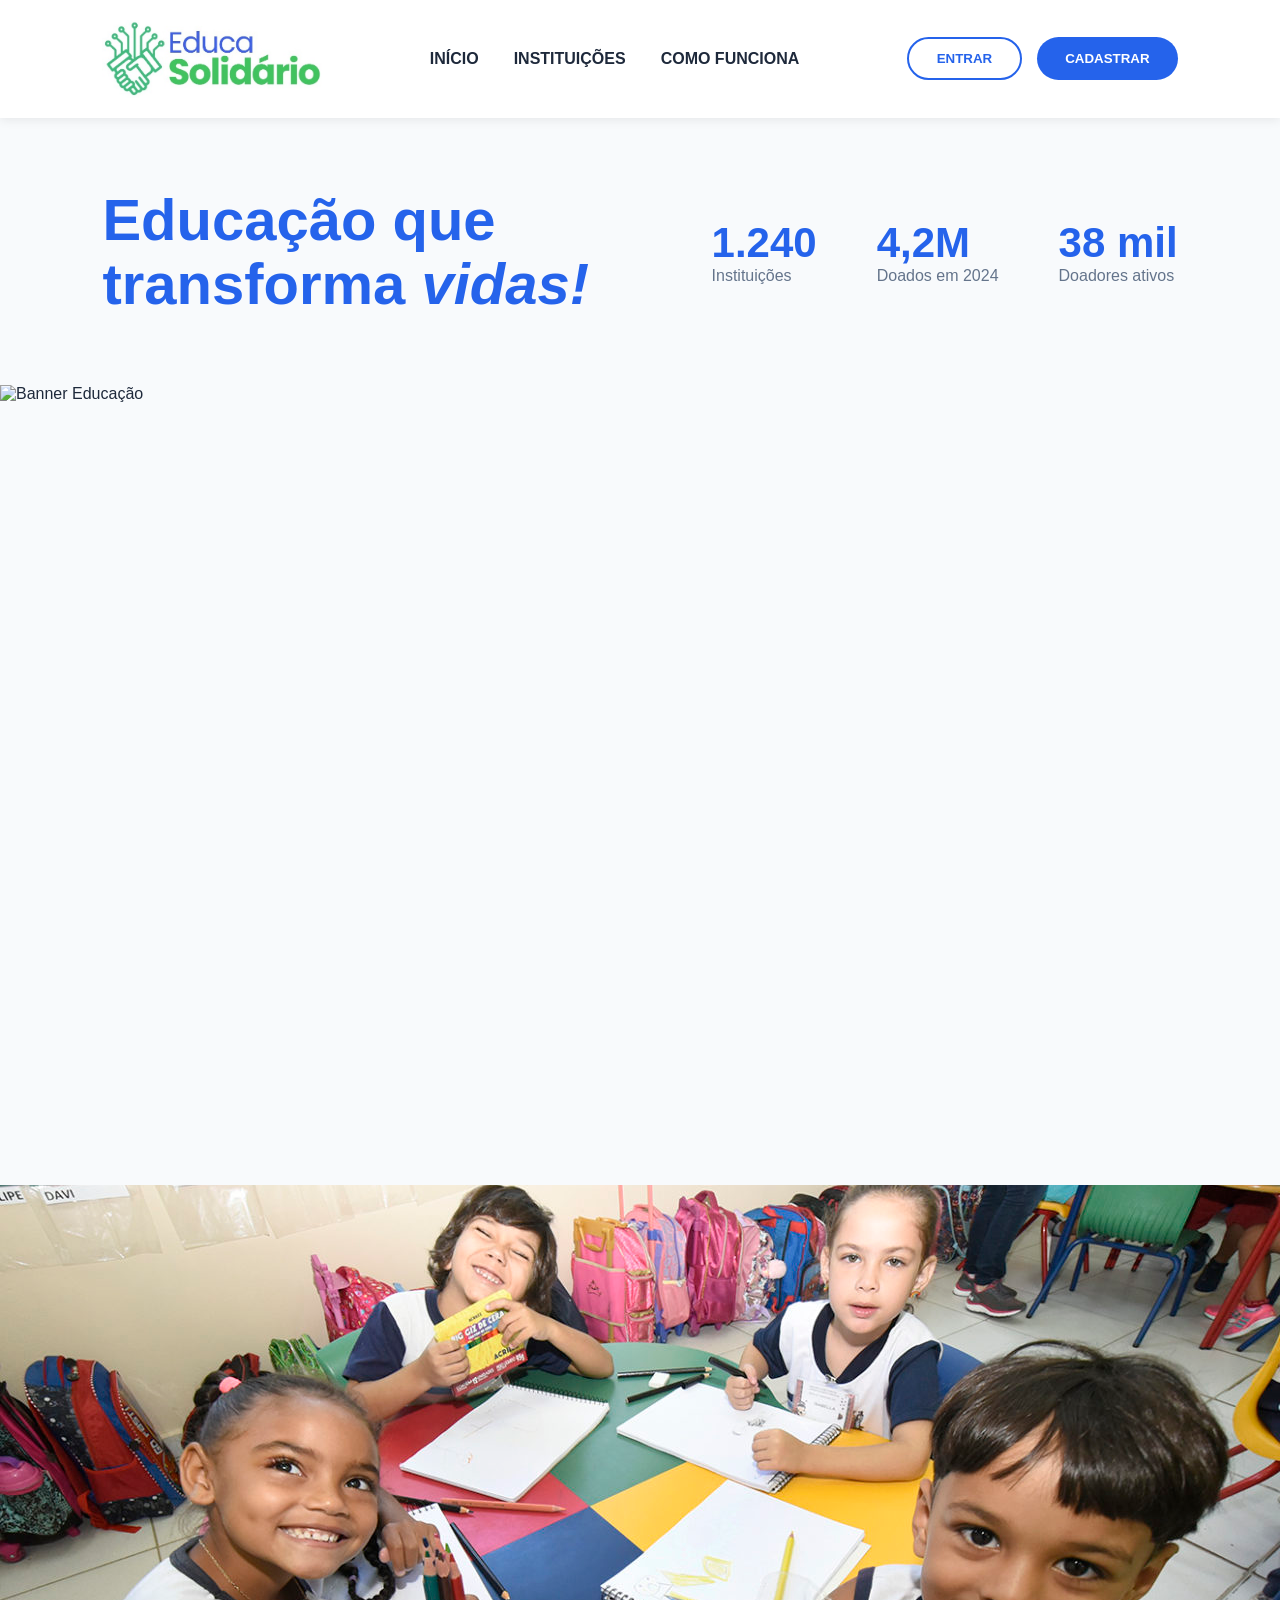
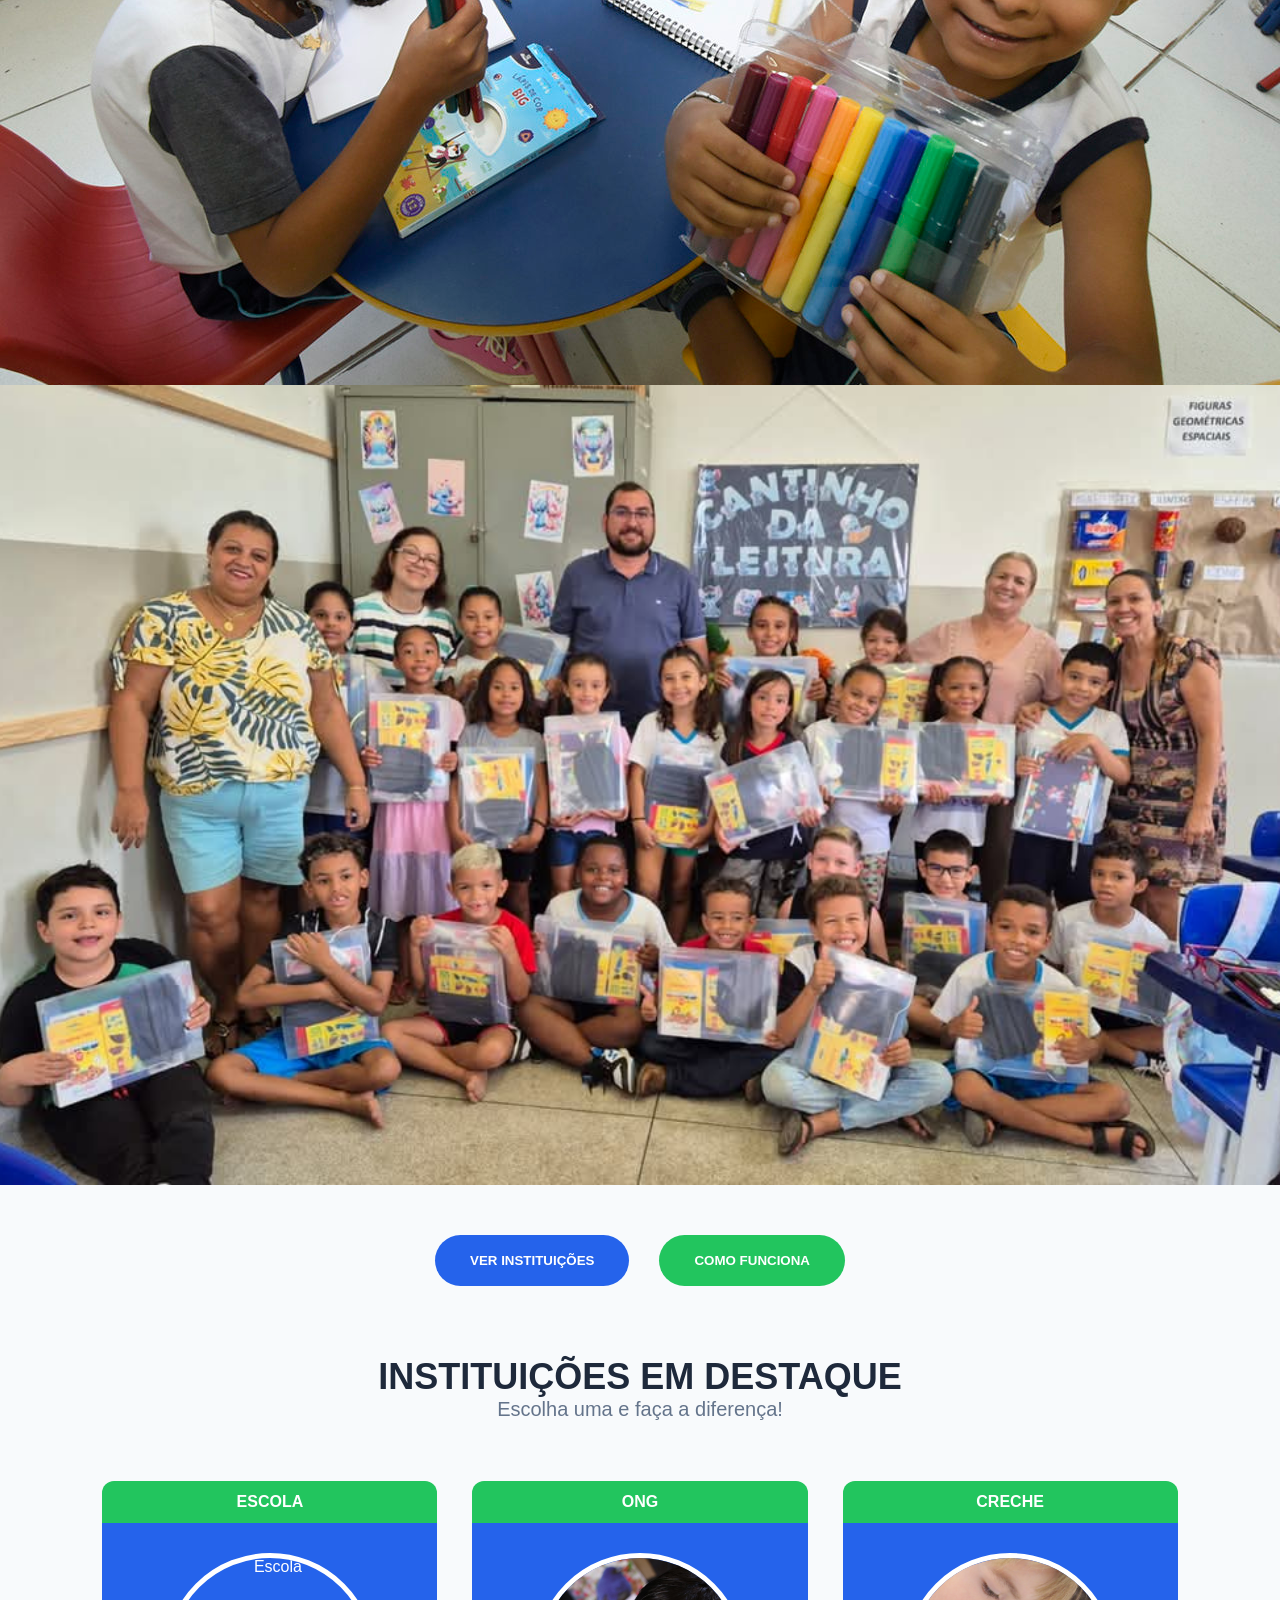
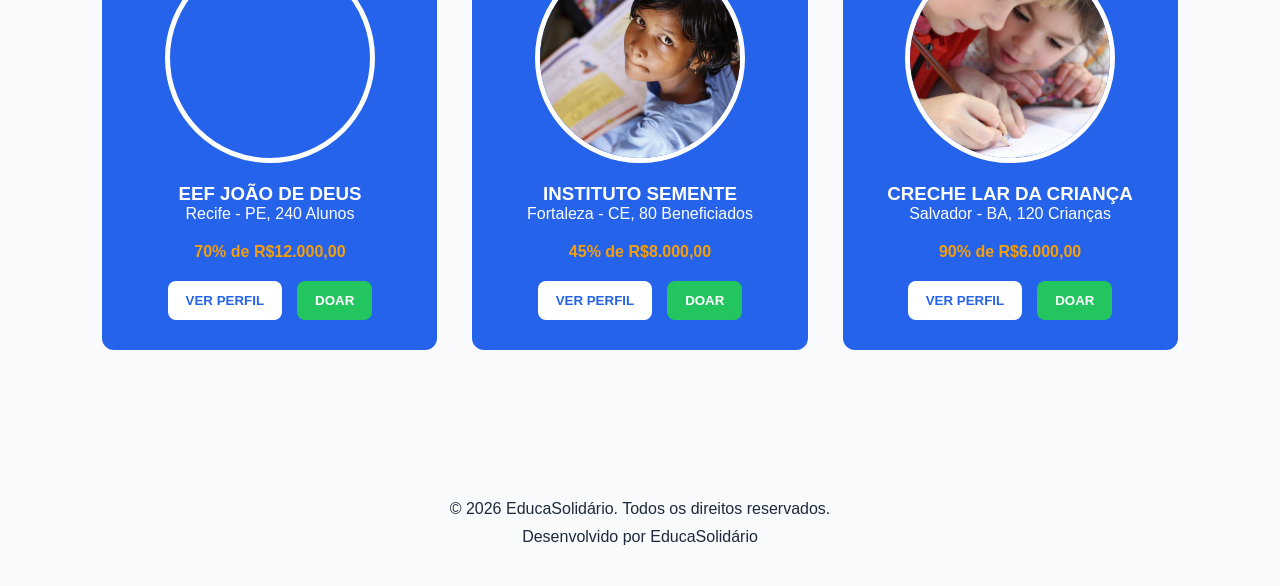
==== index.html @ 7078bc04 "Adicionar múltiplas imagens para slides na seção de banner" ====
<!DOCTYPE html>
<html lang="pt-BR">
<head>
    <meta charset="UTF-8">
    <meta name="viewport" content="width=device-width, initial-scale=1.0">
    <title>EducaSolidário - Educação que Transforma Vidas</title>
    <link rel="stylesheet" href="css/style.css">
</head>

<body>
<!-- CABEÇALHO -->
<header>
    <div class="menu">
        <div class="logo">
            <img src="img/logoEducaSolidario.jpg" alt="Logo EducaSolidário">
        </div>

        <!-- MENU DE NAVEGAÇÃO -->
        <nav>
            <ul>
                <li><a href="#">INÍCIO</a></li>
                <li><a href="#">INSTITUIÇÕES</a></li>
                <li><a href="#">COMO FUNCIONA</a></li>
            </ul>
        </nav>

        <div class="botoes-menu">
            <button class="btn-entrar">ENTRAR</button>
            <button class="btn-cadastrar">CADASTRAR</button>
        </div>
    </div>
</header>

<!-- CONTEÚDO PRINCIPAL -->
<main>

    <!-- SEÇÃO PRINCIPAL -->
    <section class="hero">
        <div class="titulo">
            <h1>
                Educação que<br>
                transforma <span>vidas!</span>
            </h1>
        </div>

        <div class="estatisticas">
            <div>
                <h2>1.240</h2>
                <p>Instituições</p>
            </div>

            <div>
                <h2>4,2M</h2>
                <p>Doados em 2024</p>
            </div>

            <div>
                <h2>38 mil</h2>
                <p>Doadores ativos</p>
            </div>
        </div>
    </section>

    <!-- BANNER -->      <!-- Inclusão de mais imagens para transformar o banner em slides -->      
    <section class="banner">
        <img src="img/banner.jpg" alt="Banner Educação" class="slide">
        <img src="img/banner-2.jpg" alt="Banner Educação 2" class="slide">
        <img src="img/banner-3.jpg" alt="Banner Educação 3" class="slide">
    </section>

    <!-- ÁREA DE AÇÕES -->
    <section class="acoes">
        <button class="btn-azul">VER INSTITUIÇÕES</button>
        <button class="btn-verde">COMO FUNCIONA</button>
    </section>

    <!-- INSTITUIÇÕES -->
    <section class="titulo-instituicoes">
        <h2>INSTITUIÇÕES EM DESTAQUE</h2>
        <p>Escolha uma e faça a diferença!</p>
    </section>

    <section class="cards">

        <!-- CARD 1 -->
        <article class="card">
            <div class="categoria">ESCOLA</div>

            <div class="conteudo-card">
                <img src="img/escola.jpg" alt="Escola">
                <h3>EEF JOÃO DE DEUS</h3>
                <p>Recife - PE, 240 Alunos</p>
                <h4>70% de R$12.000,00</h4>

                <div class="botoes-card">
                    <button>VER PERFIL</button>
                    <button>DOAR</button>
                </div>
            </div>
        </article>

        <!-- CARD 2 -->
        <article class="card">
            <div class="categoria">ONG</div>

            <div class="conteudo-card">
                <img src="img/instituto.jpg" alt="Instituto">
                <h3>INSTITUTO SEMENTE</h3>
                <p>Fortaleza - CE, 80 Beneficiados</p>
                <h4>45% de R$8.000,00</h4>

                <div class="botoes-card">
                    <button>VER PERFIL</button>
                    <button>DOAR</button>
                </div>
            </div>
        </article>

        <!-- CARD 3 -->
        <article class="card">
            <div class="categoria">CRECHE</div>

            <div class="conteudo-card">
                <img src="img/creche.jpg" alt="Creche">
                <h3>CRECHE LAR DA CRIANÇA</h3>
                <p>Salvador - BA, 120 Crianças</p>
                <h4>90% de R$6.000,00</h4>

                <div class="botoes-card">
                    <button>VER PERFIL</button>
                    <button>DOAR</button>
                </div>
            </div>
        </article>

    </section>

</main>

<!-- RODAPÉ -->
<footer>
    <div class="rodape">
        <p>© 2026 EducaSolidário. Todos os direitos reservados.</p>
        <p>Desenvolvido por EducaSolidário</p>
    </div>
</footer>

<script src="js/script.js"></script>
</body>
</html>
---- css/style.css ----
*{
    margin:0;
    padding:0;
    box-sizing:border-box;
}

body{
    background:#F8FAFC;
    color:#1E293B;
    font-family:'Inter', sans-serif;
}
/* Responsividade para que toda imagem seja encolhida
junta com o conteúdo */
img{
    max-width:100%;
    height: auto;
    display:block;
}

.titulo h1{
    font-family:'Poppins', sans-serif;
    font-size:80px;
    font-weight:800;
    line-height:1.05;
    color:#2563EB;
}

.titulo h1 span{
    font-style:italic;
}

h1,h2,h3,h4{
    font-family:'Poppins', sans-serif;
}

p,a,li,button{
    font-family:'Inter', sans-serif;
}

/* MENU */
header{
    background:white;
    padding:20px 8%;
    box-shadow:0 2px 10px rgba(0,0,0,.08);
}

.menu{
    display:flex;
    align-items:center;
    justify-content:space-between;
}

/* Responsividade no logo, colocando unidade flexível em vez 
de largura fixa */
.logo img{
    width:clamp(140px, 18vw, 220px);
}

nav ul{
    display:flex;
    gap:35px;
    list-style:none;
}

nav a{
    text-decoration:none;
    color:#1E293B;
    font-weight:600;
}

.botoes-menu{
    display:flex;
    gap:15px;
}

.btn-entrar,
.btn-cadastrar{
    padding:12px 28px;
    border-radius:30px;
    border:none;
    cursor:pointer;
    font-weight:bold;
}

.btn-entrar{
    background:white;
    border:2px solid #2563EB;
    color:#2563EB;
}

.btn-cadastrar{
    background:#2563EB;
    color:white;
}

/* HERO */
.hero{
    display:flex;
    justify-content:space-between;
    align-items:center;
    padding:70px 8%;
}

.titulo h1{
    font-size:58px;
    line-height:1.1;
}

.estatisticas{
    display:flex;
    gap:60px;
}

.estatisticas h2{
    color:#2563EB;
    font-size:42px;
}

.estatisticas p{
    color:#64748B;
}

/* BANNER */
.banner img{
    width:100%;
    height:800px;
    object-fit:cover;
}

/* AÇÕES */
.acoes{
    display:flex;
    justify-content:center;
    gap:30px;
    padding:50px;
}

.btn-azul,
.btn-verde{
    padding:18px 35px;
    border-radius:35px;
    border:none;
    cursor:pointer;
    font-weight:bold;
}

.btn-azul{
    background:#2563EB;
    color:white;
}

.btn-verde{
    background:#22C55E;
    color:white;
}

/* TITULO */
.titulo-instituicoes{
    text-align:center;
    margin-top:20px;
}

/* Responsividade: Coloquei um clamp no lugar do font-size fixo,
para o titulo encolher em telas menores */
.titulo-instituicoes h2{
    font-size:clamp(28px, 4vw, 36px);
}

.titulo-instituicoes p{
    font-size:20px;
    color:#64748B;
}

/* CARDS */
/* Responsividade para que os cards quebrem linha em telas menores */
.cards{
    display:flex;
    justify-content:center;
    gap:35px;
    flex-wrap:wrap;
    padding:60px 8%;
}

/* Responsividade para que os cards encolham em telas menores
antes de quebrar linha */
.card{
    flex:1 1 320px;
    width:340px;
}

.categoria{
    background:#22C55E;
    color:white;
    text-align:center;
    padding:12px;
    border-radius:12px 12px 0 0;
    font-weight:bold;
}

.conteudo-card{
    background:#2563EB;
    color:white;
    padding:30px;
    text-align:center;
    border-radius:0 0 12px 12px;
}

.conteudo-card img{
    width:210px;
    height:210px;
    border-radius:50%;
    object-fit:cover;
    border:5px solid white;
    margin: 0 auto 20px; /* Centraliza a imagem no card */
}

.conteudo-card h4{
    color:#F59E0B;
    margin:20px 0;
}

.botoes-card{
    display:flex;
    justify-content:center;
    gap:15px;
}

.botoes-card button{
    padding:12px 18px;
    border:none;
    border-radius:8px;
    cursor:pointer;
    font-weight:bold;
}

.botoes-card button:first-child{
    background:white;
    color:#2563EB;
}

.botoes-card button:last-child{
    background:#22C55E;
    color:white;
}

/* RESPONSIVO */
/* Ajuste fazendo bloco de medias queries, para 
Desktop Grande, Notebook e Celular*/

/*Para Desktop Grande, acima de 1400px */

@media(min-width: 1400px){
    .hero,
    .cards,
    header{
        max-width:1400px;
        margin: auto;
    }
}

/* Para Notebook, entre 768px e 1400px */
@media (max-width: 1024px) {
    .logo img{
        width: 180px;
    }
    .titulo h1{
        font-size: 48px;
    }
    .hero{
        gap: 40px;
    }
    .banner img{
        height: 500px;
    }
}

/* Para Tablets abaixo de 768px */
@media (max-width: 768px) {
    header{
        padding: 20px;
    }
    .menu{
        flex-direction: column;
        gap: 20px;
    }
    nav ul{
        flex-wrap: wrap;
        justify-content: center;
        gap: 20px;
    }  
    
    .botoes-menu{
        width: 100%;
        justify-content: center;
        flex-wrap: wrap;
    }
    
    .hero {
        flex-direction: column;
        text-align: center;
        gap: 40px;        
        padding: 50px 20%;
    }
    .titulo h1{
        font-size:clamp(32px, 5vw, 58px);
    }
    .estatisticas {
        width: 100%;
        justify-content: center;
        gap:40px;
        flex-wrap:wrap;
    }
    .estatisticas{
        width:100%;
        justify-content:center;
        gap:40px;
        flex-wrap:wrap;
    }
 
    .banner img{
        height:400px;
    }
 
    .acoes{
        flex-direction:column;
        align-items:center;
        padding:40px 20px;
    }
 
    .acoes button{
        width:100%;
        max-width:350px;
    }
 
    .cards{
        flex-direction:column;
        align-items:center;
        padding:40px 20px;
    }
 
    .card{
        width:100%;
        max-width:360px;
    }
}

/* Para Celulares abaixo de 480px */
@media (max-width: 480px) {
    .titulo h1{
        font-size:32px;
    }
    .titulo-instituicoes h2{
        font-size:28px;
    }
    .titulo-instituicoes p{
        font-size:16px;
    }
    .logo img{
        width: 150px;
    }
    nav ul{
        flex-direction:column;
        gap:15px;
        align-items:center;
    }

    .btn-entrar,
    .btn-cadastrar,
    .btn-azul,
    .btn-verde{
        width:100%;
    }
    .estatisticas{
        flex-direction:column;
        gap:25px;
    }
    .estatisticas h2{
        font-size:32px;
    }
 
    .banner img{
        height:250px;
    }
 
    .conteudo-card{
        padding:20px;
    }
 
    .conteudo-card img{
        width:160px;
        height:160px;
    }
 
    .botoes-card{
        flex-direction:column;
    }
 
    .botoes-card button{
        width:100%;
    }
}

/* RODAPÉ */
footer {
    width:100%;
    background:#F8FAFC;
    padding:30px 0;
    margin-top:50px;
}

footer .rodape {
    width:100%;
    text-align:center;
}

footer .rodape p {
    margin:10px 0;
    text-align:center;
    color:#1E293B;
    font-family:'Inter', sans-serif;
}
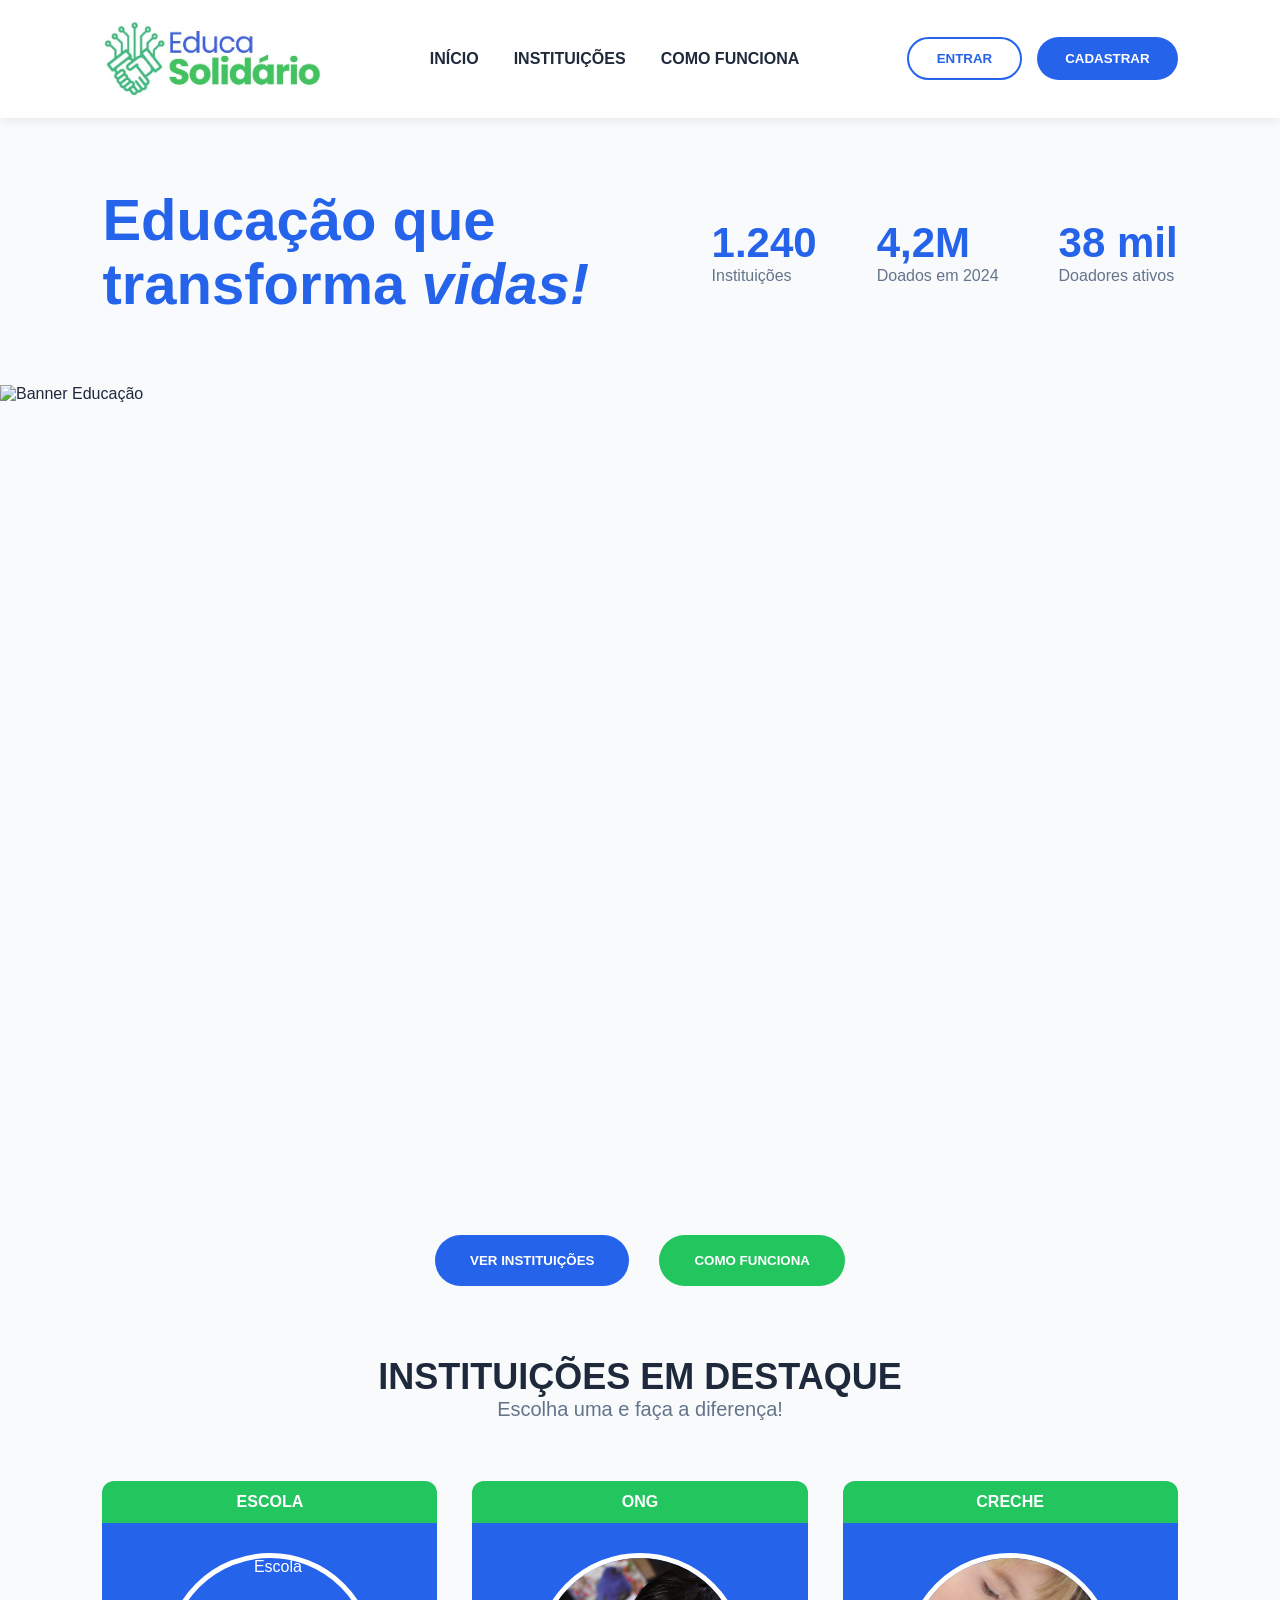
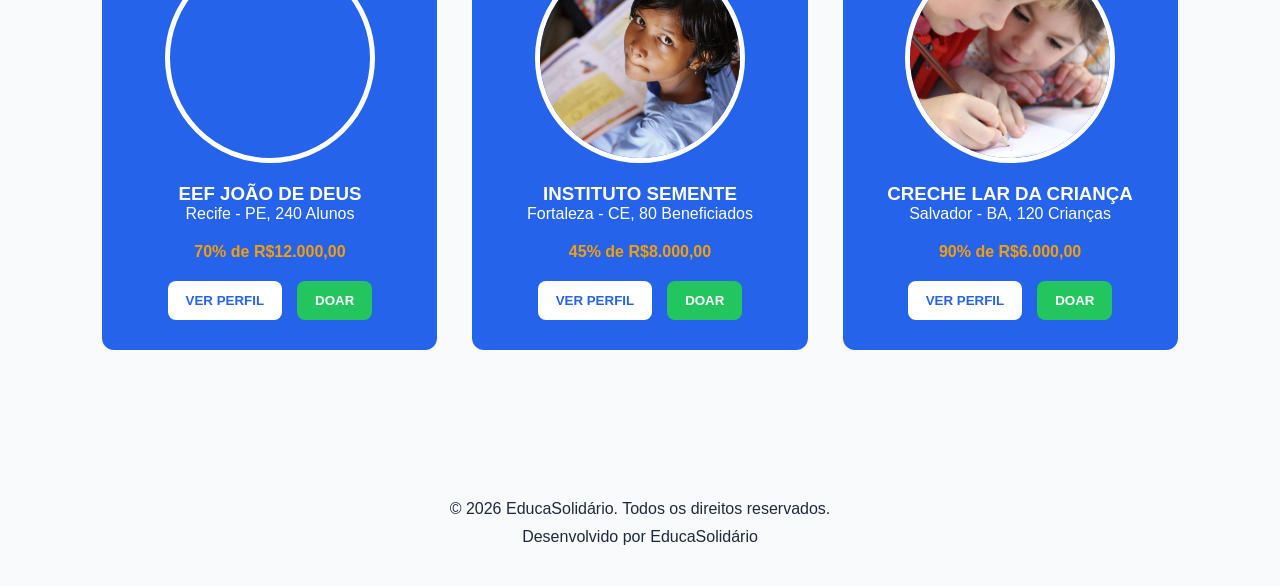
==== commit bb1257d7: "Update banner image to active class" ====
--- a/index.html
+++ b/index.html
@@ -64,7 +64,7 @@
 
     <!-- BANNER -->      <!-- Inclusão de mais imagens para transformar o banner em slides -->      
     <section class="banner">
-        <img src="img/banner.jpg" alt="Banner Educação" class="slide">
+        <img src="img/banner.jpg" alt="Banner Educação" class="slide active">
         <img src="img/banner-2.jpg" alt="Banner Educação 2" class="slide">
         <img src="img/banner-3.jpg" alt="Banner Educação 3" class="slide">
     </section>
--- a/css/style.css
+++ b/css/style.css
@@ -120,11 +120,26 @@
     color:#64748B;
 }
 
-/* BANNER */
-.banner img{
+/* BANNER */                  /* Ajuste no estilo do banner para contemplar o slideshow */
+.banner {
+    position:relative;
+    overflow: hidden;
+    height:800px;
+}
+
+.banner .slide{
+    position:absolute;
+    top:0;
+    left:0;
     width:100%;
-    height:800px;
+    height:100%;
     object-fit:cover;
+    opacity:0;
+    transition:opacity 1s ease-in-out;
+}
+
+.banner .slide.active{
+    opacity:1;
 }
 
 /* AÇÕES */
@@ -269,7 +284,7 @@
     .hero{
         gap: 40px;
     }
-    .banner img{
+    .banner {
         height: 500px;
     }
 }
@@ -317,7 +332,7 @@
         flex-wrap:wrap;
     }
  
-    .banner img{
+    .banner {
         height:400px;
     }
  
@@ -378,7 +393,7 @@
         font-size:32px;
     }
  
-    .banner img{
+    .banner {
         height:250px;
     }
  
@@ -418,4 +433,4 @@
     text-align:center;
     color:#1E293B;
     font-family:'Inter', sans-serif;
-}+}
